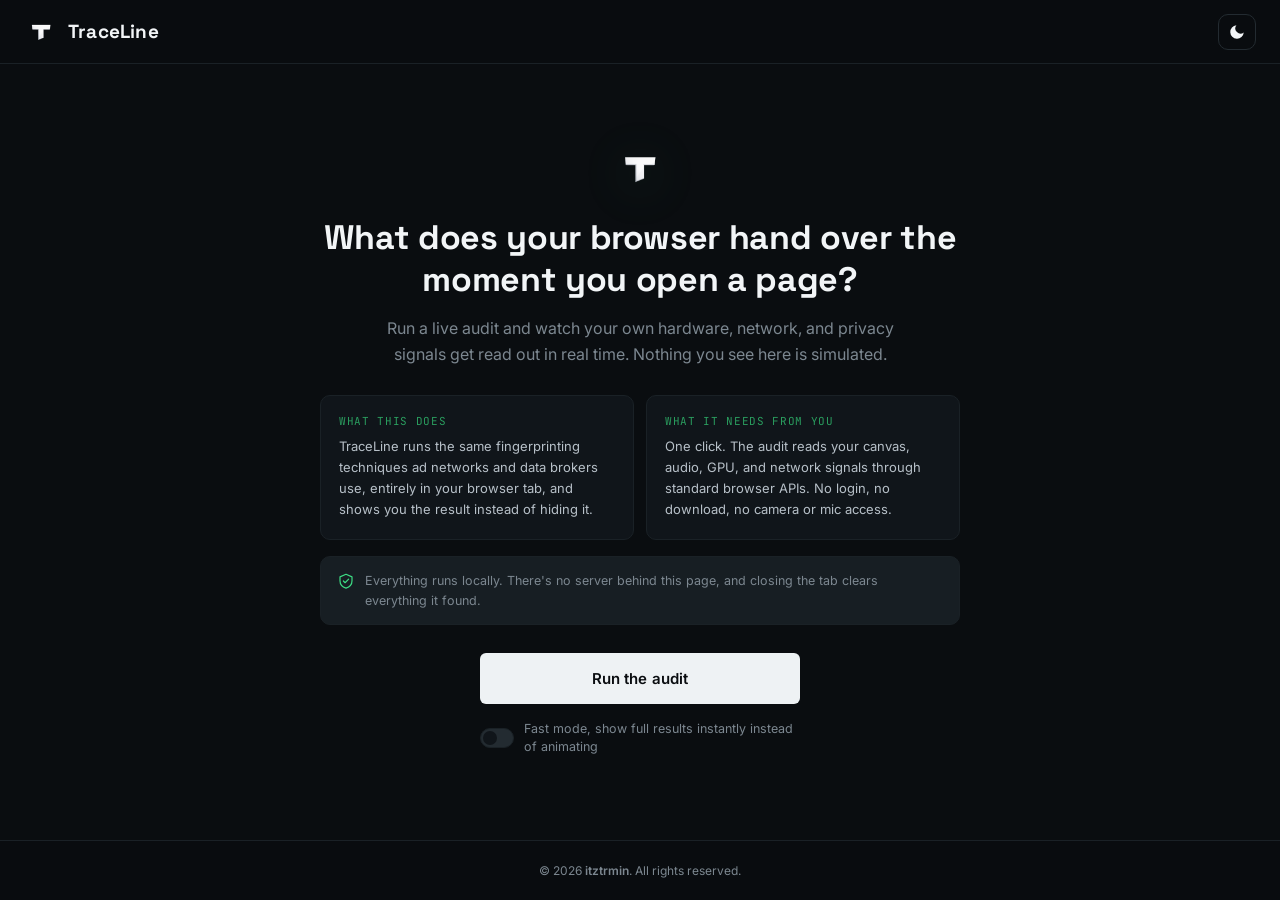
==== fast/index.html @ e0eb0ea7 "Last Sync: 2026-07-11 10:23 (Mobile)" ====
<!DOCTYPE html>
<html lang="en">
<head>
    <meta charset="UTF-8">
    <meta name="viewport" content="width=device-width, initial-scale=1.0, maximum-scale=1.0, user-scalable=no">
    <meta name="description" content="See exactly what a website can learn about your browser in one click. Real fingerprinting techniques, a live privacy score, and no data leaves your device.">
    <meta property="og:title" content="TraceLine, browser fingerprint audit">
    <meta property="og:description" content="See exactly what a website can learn about your browser in one click. Real fingerprinting techniques, a live privacy score, and no data leaves your device.">
    <meta property="og:image" content="assets/icons/favicon-512.png">
    <meta property="og:type" content="website">
    <meta name="theme-color" content="#0a0d10">
    <title>TraceLine, browser fingerprint audit</title>

    <link rel="icon" type="image/png" sizes="16x16" href="assets/icons/favicon-16.png">
    <link rel="icon" type="image/png" sizes="32x32" href="assets/icons/favicon-32.png">
    <link rel="icon" type="image/png" sizes="48x48" href="assets/icons/favicon-48.png">
    <link rel="apple-touch-icon" sizes="180x180" href="assets/icons/favicon-180.png">
    <link rel="icon" type="image/png" sizes="192x192" href="assets/icons/favicon-192.png">

    <link rel="preconnect" href="https://fonts.googleapis.com">
    <link rel="preconnect" href="https://fonts.gstatic.com" crossorigin>
    <link href="https://fonts.googleapis.com/css2?family=Space+Grotesk:wght@500;600;700&family=Inter:wght@400;500;600&family=JetBrains+Mono:wght@400;500;600&display=swap" rel="stylesheet">

    <link rel="stylesheet" href="css/base.css">
    <link rel="stylesheet" href="css/components.css">
    <link rel="stylesheet" href="css/terminal.css">
    <link rel="stylesheet" href="css/scorecards.css">
    <link rel="stylesheet" href="css/location.css">
</head>
<body>

<div id="ad-trap" class="ad-trap ad-banner ad-sponsor adsbox doubleclick ad-placeholder"></div>

<nav>
    <div class="brand">
        <img src="assets/icons/favicon-64.png" alt="" class="brand-mark" width="34" height="34">
        <span>TraceLine</span>
    </div>
    <button class="theme-toggle" id="theme-btn" aria-label="Toggle theme">
        <svg class="icon-moon" viewBox="0 0 24 24" xmlns="http://www.w3.org/2000/svg" aria-hidden="true">
            <path d="M21 12.79A9 9 0 1 1 11.21 3 7 7 0 0 0 21 12.79z"/>
        </svg>
        <svg class="icon-sun" viewBox="0 0 24 24" xmlns="http://www.w3.org/2000/svg" aria-hidden="true">
            <circle cx="12" cy="12" r="5"/>
            <line x1="12" y1="1" x2="12" y2="3"/><line x1="12" y1="21" x2="12" y2="23"/>
            <line x1="4.22" y1="4.22" x2="5.64" y2="5.64"/><line x1="18.36" y1="18.36" x2="19.78" y2="19.78"/>
            <line x1="1" y1="12" x2="3" y2="12"/><line x1="21" y1="12" x2="23" y2="12"/>
            <line x1="4.22" y1="19.78" x2="5.64" y2="18.36"/><line x1="18.36" y1="5.64" x2="19.78" y2="4.22"/>
        </svg>
    </button>
</nav>

<main>
    <div id="hero-container">
        <div class="hero-mark" aria-hidden="true">
            <img src="assets/icons/favicon-192.png" alt="" width="56" height="56">
        </div>

        <h1 class="title">What does your browser hand over the moment you open a page?</h1>
        <p class="subtitle">Run a live audit and watch your own hardware, network, and privacy signals get read out in real time. Nothing you see here is simulated.</p>

        <div class="info-row">
            <div class="info-card">
                <div class="info-card-label">What this does</div>
                <p>TraceLine runs the same fingerprinting techniques ad networks and data brokers use, entirely in your browser tab, and shows you the result instead of hiding it.</p>
            </div>
            <div class="info-card">
                <div class="info-card-label">What it needs from you</div>
                <p>One click. The audit reads your canvas, audio, GPU, and network signals through standard browser APIs. No login, no download, no camera or mic access.</p>
            </div>
        </div>

        <div class="privacy-note">
            <svg viewBox="0 0 24 24" fill="none" stroke="currentColor" stroke-width="1.6" stroke-linecap="round" stroke-linejoin="round" aria-hidden="true">
                <path d="M12 3 20 6.5v5.3c0 5-3.4 8.4-8 9.7-4.6-1.3-8-4.7-8-9.7V6.5Z"/>
                <path d="M8.5 12l2.3 2.3L15.5 9.5"/>
            </svg>
            <span>Everything runs locally. There's no server behind this page, and closing the tab clears everything it found.</span>
        </div>

        <button class="cta-btn" id="trap-button">Run the audit</button>

        <label class="fast-mode-toggle" for="fast-mode-checkbox">
            <input type="checkbox" id="fast-mode-checkbox">
            <span class="fast-mode-track" aria-hidden="true"><span class="fast-mode-thumb"></span></span>
            <span class="fast-mode-text">Fast mode, show full results instantly instead of animating</span>
        </label>
    </div>

    <div id="results-container">
        <div id="terminal-wrapper">
            <div id="terminal-titlebar">
                <span class="term-dot term-dot-red"></span>
                <span class="term-dot term-dot-yellow"></span>
                <span class="term-dot term-dot-green"></span>
                <span id="terminal-title-text">traceline / diagnostic shell</span>
            </div>
            <div id="terminal-output" role="log" aria-live="polite" aria-label="Security audit output"></div>
        </div>

        <div id="score-section" style="display:none"></div>

        <div id="location-section" style="display:none"></div>

        <div class="badge-row" id="badge-row">
            <button type="button" class="badge-btn" id="badge-miku" aria-label="Reload page">
                <img src="assets/badges/miku-approved.png" alt="This site is Miku approved" width="88" height="31" loading="lazy">
            </button>
            <button type="button" class="badge-btn" id="badge-css" aria-label="Reload page">
                <img src="assets/badges/css-awesome.png" alt="CSS is awesome" width="88" height="31" loading="lazy">
            </button>
        </div>

        <div class="bottom-actions">
            <button class="back-btn" id="back-btn">Back to start</button>
        </div>
    </div>
</main>

<footer>
    &copy; 2026 <a href="https://trmin.pages.dev" target="_blank" rel="noopener">itztrmin</a>. All rights reserved.
</footer>

<script src="js/core/theme.js"></script>
<script src="js/core/tl.js"></script>
<script src="js/engine/geo.js"></script>
<script src="js/engine/canvas.js"></script>
<script src="js/engine/audio.js"></script>
<script src="js/engine/gpu.js"></script>
<script src="js/engine/media.js"></script>
<script src="js/engine/system.js"></script>
<script src="js/engine/privacy.js"></script>
<script src="js/engine/collect.js"></script>
<script src="js/ui/terminal.js"></script>
<script src="js/ui/score.js"></script>
<script src="js/ui/scorecards.js"></script>
<script src="js/ui/location.js"></script>
<script src="js/ui/app.js"></script>
</body>
</html>
---- fast/css/base.css ----
:root {
    --bg-color: #0a0d10;
    --bg-raised: #10151a;
    --text-color: #b7c0c8;
    --text-dim: #7c8790;
    --heading-color: #f2f5f7;
    --nav-bg: rgba(10, 13, 16, 0.85);
    --border-color: #232b31;
    --border-soft: #1a2126;
    --box-bg: #10151a;
    --btn-bg: #eef2f4;
    --btn-text: #0a0d10;
    --btn-hover: #ffffff;
    --btn-disabled: #1c2328;
    --btn-disabled-text: #4c565e;
    --term-bg: #0c1013;
    --term-text: #d7dee2;
    --term-cursor: #6b7680;
    --highlight-bg: #171e23;
    --link-color: #7c8790;
    --link-hover: #f2f5f7;
    --accent: #3ddc84;
    --accent-dim: #2a9e5f;
    --accent-red: #e8604a;
    --accent-amber: #e8b347;
    --font-mono: 'JetBrains Mono', 'SFMono-Regular', Consolas, Menlo, monospace;
    --font-sans: 'Inter', -apple-system, BlinkMacSystemFont, 'Segoe UI', Roboto, Helvetica, Arial, sans-serif;
    --font-display: 'Space Grotesk', 'Inter', sans-serif;
    --nav-height: 64px;
    --radius-sm: 6px;
    --radius-md: 10px;
    --radius-lg: 16px;
    --transition-fast: 0.16s ease;
    --transition-med: 0.3s cubic-bezier(0.4, 0, 0.2, 1);
}

body.light-mode {
    --bg-color: #f6f5f1;
    --bg-raised: #ffffff;
    --text-color: #3a4147;
    --text-dim: #6b7580;
    --heading-color: #0e1216;
    --nav-bg: rgba(246, 245, 241, 0.85);
    --border-color: #e0ded6;
    --border-soft: #eae8e1;
    --box-bg: #ffffff;
    --btn-bg: #0e1216;
    --btn-text: #f6f5f1;
    --btn-hover: #262c31;
    --btn-disabled: #e0ded6;
    --btn-disabled-text: #9b9b93;
    --term-bg: #ffffff;
    --term-text: #262c31;
    --term-cursor: #0e1216;
    --highlight-bg: #f1efe9;
    --link-color: #6b7580;
    --link-hover: #0e1216;
    --accent-dim: #1e8a52;
}

*,
*::before,
*::after {
    box-sizing: border-box;
}

html {
    scroll-behavior: smooth;
}

@media (prefers-reduced-motion: reduce) {
    html { scroll-behavior: auto; }
    *, *::before, *::after {
        animation-duration: 0.01ms !important;
        animation-iteration-count: 1 !important;
        transition-duration: 0.01ms !important;
        scroll-behavior: auto !important;
    }
}

body {
    background-color: var(--bg-color);
    color: var(--text-color);
    font-family: var(--font-sans);
    margin: 0;
    padding: 0;
    display: flex;
    flex-direction: column;
    min-height: 100vh;
    max-width: 100vw;
    overflow-x: hidden;
    transition: background-color var(--transition-med), color var(--transition-med);
}

main {
    flex: 1;
    display: flex;
    flex-direction: column;
    align-items: center;
    width: 100%;
    margin-top: var(--nav-height);
    padding: 32px 20px;
}

footer {
    width: 100%;
    text-align: center;
    padding: 22px;
    font-size: 12px;
    color: var(--text-dim);
    border-top: 1px solid var(--border-soft);
    margin-top: auto;
    background-color: var(--nav-bg);
    backdrop-filter: blur(8px);
    -webkit-backdrop-filter: blur(8px);
}

footer a {
    color: var(--link-color);
    text-decoration: none;
    font-weight: 600;
    transition: color var(--transition-fast);
}

footer a:hover {
    color: var(--link-hover);
}

::selection {
    background: var(--accent);
    color: #0a0d10;
}

*:focus-visible {
    outline: 2px solid var(--accent);
    outline-offset: 2px;
}

@media (max-width: 600px) {
    main {
        padding: 24px 16px;
    }
}
---- fast/css/components.css ----
nav {
    width: 100%;
    height: var(--nav-height);
    background-color: var(--nav-bg);
    border-bottom: 1px solid var(--border-soft);
    display: flex;
    justify-content: space-between;
    align-items: center;
    padding: 0 24px;
    position: fixed;
    top: 0;
    left: 0;
    z-index: 1000;
    backdrop-filter: blur(10px);
    -webkit-backdrop-filter: blur(10px);
}

.brand {
    display: flex;
    align-items: center;
    gap: 10px;
    font-family: var(--font-display);
    font-size: clamp(16px, 4vw, 19px);
    font-weight: 700;
    color: var(--heading-color);
    letter-spacing: 0.2px;
    flex-shrink: 0;
}

.brand-mark {
    display: block;
    border-radius: 8px;
    flex-shrink: 0;
}

.theme-toggle {
    background: none;
    border: 1px solid var(--border-color);
    border-radius: var(--radius-md);
    cursor: pointer;
    padding: 7px 9px;
    display: flex;
    align-items: center;
    justify-content: center;
    color: var(--heading-color);
    width: 38px;
    height: 36px;
    flex-shrink: 0;
    transition: border-color var(--transition-fast), opacity var(--transition-fast);
    position: relative;
    overflow: hidden;
}

.theme-toggle:hover {
    opacity: 0.7;
    border-color: var(--link-hover);
}

.theme-toggle svg {
    width: 18px;
    height: 18px;
    position: absolute;
    top: 50%;
    left: 50%;
    transform: translate(-50%, -50%);
    transition: opacity var(--transition-fast), transform var(--transition-med);
    pointer-events: none;
}

.icon-moon {
    opacity: 1;
    fill: currentColor;
}

.icon-sun {
    opacity: 0;
    fill: none;
    stroke: currentColor;
    stroke-width: 2;
    stroke-linecap: round;
}

body.light-mode .icon-moon { opacity: 0; }
body.light-mode .icon-sun  { opacity: 1; }


#hero-container {
    display: flex;
    flex-direction: column;
    align-items: center;
    justify-content: center;
    text-align: center;
    max-width: 640px;
    width: 100%;
    margin: auto;
    padding: 12px 0 20px;
}

.hero-mark {
    margin-bottom: 20px;
    filter: drop-shadow(0 8px 24px rgba(61, 220, 132, 0.18));
}

.hero-mark img {
    display: block;
    border-radius: 14px;
}

.title {
    font-family: var(--font-display);
    font-size: clamp(24px, 5.4vw, 34px);
    color: var(--heading-color);
    margin: 0 0 14px;
    font-weight: 700;
    letter-spacing: -0.01em;
    line-height: 1.25;
}

.subtitle {
    font-size: clamp(14px, 3.6vw, 16px);
    color: var(--text-dim);
    line-height: 1.6;
    margin: 0 0 28px;
    max-width: 520px;
}

.info-row {
    display: grid;
    grid-template-columns: 1fr 1fr;
    gap: 12px;
    width: 100%;
    margin-bottom: 16px;
}

.info-card {
    text-align: left;
    background: var(--box-bg);
    border: 1px solid var(--border-soft);
    border-radius: var(--radius-md);
    padding: 18px 18px 20px;
}

.info-card-label {
    font-family: var(--font-mono);
    font-size: 11px;
    letter-spacing: 0.06em;
    text-transform: uppercase;
    color: var(--accent-dim);
    margin-bottom: 8px;
}

.info-card p {
    font-size: 13px;
    line-height: 1.6;
    color: var(--text-color);
    margin: 0;
}

.privacy-note {
    display: flex;
    align-items: flex-start;
    gap: 10px;
    text-align: left;
    font-size: 12.5px;
    line-height: 1.55;
    color: var(--text-dim);
    padding: 14px 16px;
    border-radius: var(--radius-md);
    background: var(--highlight-bg);
    border: 1px solid var(--border-soft);
    width: 100%;
    margin-bottom: 28px;
}

.privacy-note svg {
    width: 18px;
    height: 18px;
    flex-shrink: 0;
    margin-top: 1px;
    color: var(--accent);
}

.cta-btn {
    background-color: var(--btn-bg);
    color: var(--btn-text);
    border: none;
    border-radius: var(--radius-sm);
    padding: 16px 32px;
    font-size: clamp(14px, 4vw, 15px);
    font-weight: 600;
    font-family: var(--font-sans);
    cursor: pointer;
    letter-spacing: 0.01em;
    transition: background-color var(--transition-fast), transform var(--transition-fast);
    width: 100%;
    max-width: 320px;
    display: block;
}

.cta-btn:hover:not(:disabled) {
    background-color: var(--btn-hover);
    transform: translateY(-2px);
}

.cta-btn:disabled {
    background-color: var(--btn-disabled);
    color: var(--btn-disabled-text);
    cursor: not-allowed;
    transform: none;
}

.fast-mode-toggle {
    display: flex;
    align-items: center;
    gap: 10px;
    margin-top: 16px;
    cursor: pointer;
    user-select: none;
    max-width: 320px;
}

.fast-mode-toggle input {
    position: absolute;
    opacity: 0;
    width: 0;
    height: 0;
}

.fast-mode-track {
    flex-shrink: 0;
    width: 34px;
    height: 20px;
    border-radius: 999px;
    background: var(--border-color);
    border: 1px solid var(--border-soft);
    position: relative;
    transition: background-color var(--transition-fast);
}

.fast-mode-thumb {
    position: absolute;
    top: 2px;
    left: 2px;
    width: 14px;
    height: 14px;
    border-radius: 50%;
    background: var(--bg-raised);
    transition: transform var(--transition-fast);
}

.fast-mode-toggle input:checked ~ .fast-mode-track {
    background: var(--accent);
}

.fast-mode-toggle input:checked ~ .fast-mode-track .fast-mode-thumb {
    transform: translateX(14px);
}

.fast-mode-toggle input:focus-visible ~ .fast-mode-track {
    outline: 2px solid var(--accent);
    outline-offset: 2px;
}

.fast-mode-text {
    font-size: 12.5px;
    line-height: 1.4;
    color: var(--text-dim);
    text-align: left;
}

#results-container {
    display: none;
    width: 100%;
    max-width: 900px;
    margin: 0 auto;
}

.badge-row {
    display: flex;
    justify-content: center;
    align-items: center;
    gap: 10px;
    margin-top: 32px;
    flex-wrap: wrap;
}

.badge-btn {
    background: none;
    border: none;
    padding: 0;
    line-height: 0;
    cursor: pointer;
    border-radius: 2px;
    transition: transform var(--transition-fast), opacity var(--transition-fast);
    opacity: 0.85;
}

.badge-btn:hover {
    transform: translateY(-2px);
    opacity: 1;
}

.badge-btn img {
    display: block;
    width: 88px;
    height: 31px;
    image-rendering: pixelated;
}

.bottom-actions {
    display: flex;
    flex-direction: column;
    align-items: center;
    margin-top: 20px;
    padding-top: 28px;
    border-top: 1px solid var(--border-soft);
}

.back-btn {
    background-color: transparent;
    color: var(--heading-color);
    border: 1px solid var(--border-color);
    border-radius: var(--radius-sm);
    padding: 13px 36px;
    font-size: clamp(13px, 4vw, 14px);
    font-weight: 600;
    font-family: var(--font-sans);
    cursor: pointer;
    transition: background-color var(--transition-fast), color var(--transition-fast), border-color var(--transition-fast);
    width: 100%;
    max-width: 280px;
}

.back-btn:hover {
    background-color: var(--heading-color);
    color: var(--bg-color);
    border-color: var(--heading-color);
}

.ad-trap {
    width: 1px;
    height: 1px;
    position: absolute;
    left: -9999px;
    top: -9999px;
    overflow: hidden;
    pointer-events: none;
}

@media (max-width: 620px) {
    nav {
        padding: 0 16px;
    }

    .info-row {
        grid-template-columns: 1fr;
    }
}
---- fast/css/terminal.css ----
#terminal-wrapper {
    position: relative;
    width: 100%;
    margin-bottom: 40px;
    border-radius: var(--radius-lg);
    overflow: hidden;
    box-shadow: 0 0 0 1px var(--border-color), 0 16px 48px rgba(0,0,0,0.4);
}

#terminal-titlebar {
    background-color: #1e1e1e;
    padding: 0 14px;
    display: flex;
    align-items: center;
    gap: 8px;
    border-bottom: 1px solid #2a2a2a;
    height: 38px;
    min-height: 38px;
    max-height: 38px;
    overflow: hidden;
}

body.light-mode #terminal-titlebar {
    background-color: #d0d0d0;
    border-bottom-color: #b8b8b8;
}

.term-dot {
    width: 12px;
    height: 12px;
    border-radius: 50%;
    flex-shrink: 0;
}

.term-dot-red    { background: #ff5f57; }
.term-dot-yellow { background: #febc2e; }
.term-dot-green  { background: #28c840; }

#terminal-title-text {
    font-size: 11px;
    color: #666;
    letter-spacing: 0.5px;
    font-family: var(--font-mono);
    white-space: nowrap;
    overflow: hidden;
    text-overflow: ellipsis;
    flex: 1 1 0;
    min-width: 0;
}

body.light-mode #terminal-title-text {
    color: #888;
}

.copy-log-btn {
    margin-left: auto;
    flex-shrink: 0;
    background: transparent;
    color: var(--link-color);
    border: 1px solid var(--border-color);
    border-radius: var(--radius-sm);
    padding: 3px 10px;
    font-size: 10px;
    font-family: inherit;
    letter-spacing: 1px;
    cursor: pointer;
    text-transform: uppercase;
    white-space: nowrap;
    transition: color var(--transition-fast), border-color var(--transition-fast);
}

.copy-log-btn:hover {
    color: var(--link-hover);
    border-color: var(--link-hover);
}

#terminal-output {
    background-color: var(--term-bg);
    padding: 16px 18px 22px;
    white-space: pre-wrap;
    overflow-wrap: break-word;
    font-size: clamp(10px, 2.2vw, 13px);
    font-family: var(--font-mono);
    line-height: 1.7;
    color: var(--term-text);
    min-height: 260px;
    height: 60vh;
    max-height: 600px;
    overflow-y: auto;
    overflow-x: auto;
    width: 100%;
    box-sizing: border-box;
    scrollbar-width: thin;
    scrollbar-color: var(--border-color) transparent;
    transition: background-color var(--transition-med), color var(--transition-med);
}

#terminal-output .tl-banner {
    display: block;
    white-space: pre;
    overflow-x: auto;
    max-width: 100%;
}

#terminal-output::-webkit-scrollbar       { width: 6px; }
#terminal-output::-webkit-scrollbar-track { background: transparent; }
#terminal-output::-webkit-scrollbar-thumb { background-color: var(--border-color); border-radius: 3px; }

#terminal-output::after {
    content: '\2588';
    animation: blink 1s step-start infinite;
    color: var(--term-cursor);
    margin-left: 2px;
}

.typing-complete::after { display: none; }

@keyframes blink { 50% { opacity: 0; } }

@media (max-width: 480px) {
    #terminal-output {
        font-size: 10px;
        padding: 12px 12px 18px;
        height: 55vh;
        max-height: 480px;
        line-height: 1.6;
    }

    #terminal-title-text {
        font-size: 10px;
        letter-spacing: 0;
    }

    .copy-log-btn {
        font-size: 9px;
        padding: 2px 8px;
    }
}
---- fast/css/scorecards.css ----
#score-section {
    width: 100%;
    margin-bottom: 8px;
}

.score-heading {
    margin-bottom: 20px;
}

.score-heading-eyebrow {
    font-family: var(--font-mono);
    font-size: 11px;
    letter-spacing: 0.1em;
    text-transform: uppercase;
    color: var(--accent-dim);
    margin-bottom: 6px;
}

.score-heading-title {
    font-family: var(--font-display);
    font-size: clamp(20px, 5vw, 26px);
    font-weight: 700;
    color: var(--heading-color);
    margin: 0;
    letter-spacing: -0.01em;
}

.score-desc {
    font-size: 13px;
    line-height: 1.6;
    color: var(--text-dim);
    max-width: 68ch;
    margin: 10px 0 20px;
}


.overall-card {
    display: flex;
    align-items: center;
    gap: 28px;
    background: var(--box-bg);
    border: 1px solid var(--border-soft);
    border-radius: var(--radius-lg);
    padding: 28px;
    margin-bottom: 20px;
}

.overall-ring-wrap {
    position: relative;
    flex-shrink: 0;
    width: 148px;
    height: 148px;
}

.overall-ring-center {
    position: absolute;
    inset: 0;
    display: flex;
    flex-direction: column;
    align-items: center;
    justify-content: center;
}

.overall-number {
    font-family: var(--font-display);
    font-size: 38px;
    font-weight: 700;
    line-height: 1;
}

.overall-denom {
    font-family: var(--font-mono);
    font-size: 12px;
    color: var(--text-dim);
    margin-top: 2px;
}

.overall-info {
    min-width: 0;
}

.overall-eyebrow {
    font-family: var(--font-mono);
    font-size: 11px;
    letter-spacing: 0.08em;
    text-transform: uppercase;
    color: var(--text-dim);
    margin-bottom: 6px;
}

.overall-grade {
    font-family: var(--font-display);
    font-size: clamp(26px, 6vw, 34px);
    font-weight: 700;
    line-height: 1.1;
    margin-bottom: 6px;
    min-height: 1.1em;
}

.overall-verdict {
    font-size: 13.5px;
    line-height: 1.55;
    color: var(--text-color);
    margin: 0;
    max-width: 40ch;
    min-height: 1.55em;
}


.ring {
    display: block;
    flex-shrink: 0;
}

.ring-track {
    fill: none;
    stroke: var(--border-color);
}

.ring-fill {
    fill: none;
    stroke-linecap: round;
    transition: stroke-dashoffset 0.9s cubic-bezier(0.4, 0, 0.2, 1);
}


.cat-grid {
    display: grid;
    grid-template-columns: repeat(2, 1fr);
    gap: 14px;
}

.cat-card {
    background: var(--box-bg);
    border: 1px solid var(--border-soft);
    border-radius: var(--radius-lg);
    padding: 20px;
    opacity: 0;
    transform: translateY(8px);
    animation: cat-card-in 0.45s cubic-bezier(0.4, 0, 0.2, 1) forwards;
}

.cat-card.is-pending .cat-score {
    color: var(--text-dim);
}

@keyframes cat-card-in {
    to {
        opacity: 1;
        transform: translateY(0);
    }
}

@media (prefers-reduced-motion: reduce) {
    .cat-card {
        animation: none;
        opacity: 1;
        transform: none;
    }
}

.cat-card-top {
    display: flex;
    align-items: flex-start;
    justify-content: space-between;
    margin-bottom: 14px;
}

.cat-icon {
    width: 34px;
    height: 34px;
    display: flex;
    align-items: center;
    justify-content: center;
    color: var(--heading-color);
}

.cat-icon svg {
    width: 22px;
    height: 22px;
}

.cat-label {
    font-family: var(--font-display);
    font-size: 15px;
    font-weight: 700;
    color: var(--heading-color);
    margin-bottom: 2px;
}

.cat-score-row {
    display: flex;
    align-items: baseline;
    justify-content: space-between;
    margin-bottom: 14px;
}

.cat-score {
    font-family: var(--font-mono);
    font-size: 12px;
    font-weight: 600;
}

.cat-points {
    font-family: var(--font-mono);
    font-size: 11px;
    font-weight: 500;
    color: var(--text-dim);
    background: var(--border-soft);
    padding: 2px 7px;
    border-radius: 999px;
}

.cat-checks {
    list-style: none;
    margin: 0;
    padding: 12px 0 0;
    border-top: 1px solid var(--border-soft);
    display: flex;
    flex-direction: column;
    gap: 8px;
}

.cat-check {
    display: flex;
    align-items: flex-start;
    gap: 8px;
    font-size: 12.5px;
    line-height: 1.45;
    color: var(--text-color);
}

.cat-check-dot {
    width: 7px;
    height: 7px;
    border-radius: 50%;
    margin-top: 5px;
    flex-shrink: 0;
}

.cat-check-label {
    flex: 1;
    min-width: 0;
}

.cat-check-pts {
    font-family: var(--font-mono);
    font-size: 11px;
    font-weight: 600;
    flex-shrink: 0;
}

.cat-check.is-good .cat-check-dot { background: var(--accent); }
.cat-check.is-good .cat-check-pts { color: var(--accent); }
.cat-check.is-bad  .cat-check-dot { background: var(--accent-red); }
.cat-check.is-bad  .cat-check-label { color: var(--text-dim); }
.cat-check.is-bad  .cat-check-pts { color: var(--text-dim); }

@media (max-width: 640px) {
    .overall-card {
        flex-direction: column;
        text-align: center;
        gap: 18px;
    }

    .overall-info {
        display: flex;
        flex-direction: column;
        align-items: center;
    }

    .cat-grid {
        grid-template-columns: 1fr;
    }
}
---- fast/css/location.css ----
#location-section {
    width: 100%;
    margin-top: 28px;
    margin-bottom: 8px;
}

.geo-card {
    background: var(--box-bg);
    border: 1px solid var(--border-soft);
    border-radius: var(--radius-lg);
    padding: 28px;
}

.geo-note {
    display: flex;
    gap: 10px;
    font-size: 12.5px;
    line-height: 1.55;
    color: var(--text-color);
    background: var(--bg-raised);
    border: 1px solid var(--border-soft);
    border-left: 2px solid var(--text-dim);
    border-radius: var(--radius-sm);
    padding: 12px 14px;
    margin: 0 0 20px;
}

.geo-body {
    display: grid;
    grid-template-columns: 1.4fr 1fr;
    gap: 18px;
}

.geo-map-wrap {
    border-radius: var(--radius-sm);
    overflow: hidden;
    border: 1px solid var(--border-soft);
    position: relative;
    isolation: isolate;
}

.geo-map {
    width: 100%;
    height: 280px;
    background: var(--bg-raised);
}

.geo-map-empty {
    display: flex;
    align-items: center;
    justify-content: center;
    text-align: center;
    padding: 20px;
    font-size: 13px;
    color: var(--text-dim);
}

.geo-map-loading {
    position: relative;
    display: flex;
    align-items: center;
    justify-content: center;
    overflow: hidden;
}

.geo-map-pulse {
    position: absolute;
    inset: 0;
    background: linear-gradient(90deg, var(--bg-raised) 25%, var(--border-soft) 50%, var(--bg-raised) 75%);
    background-size: 200% 100%;
    animation: geo-shimmer 1.6s ease-in-out infinite;
}

.geo-map-loading-text {
    position: relative;
    z-index: 1;
    font-family: var(--font-mono);
    font-size: 12px;
    color: var(--text-dim);
    background: var(--box-bg);
    padding: 6px 12px;
    border-radius: 999px;
    border: 1px solid var(--border-soft);
}

@keyframes geo-shimmer {
    0%   { background-position: 200% 0; }
    100% { background-position: -200% 0; }
}

.geo-stats {
    display: flex;
    flex-direction: column;
    gap: 10px;
}

.geo-stat-pair {
    display: grid;
    grid-template-columns: 1fr 1fr;
    gap: 10px;
}

.geo-stat {
    display: flex;
    flex-direction: column;
    gap: 4px;
    padding: 12px 14px;
    background: var(--bg-raised);
    border: 1px solid var(--border-soft);
    border-radius: var(--radius-sm);
}

.geo-stat-label {
    font-family: var(--font-mono);
    font-size: 10.5px;
    letter-spacing: 0.06em;
    text-transform: uppercase;
    color: var(--text-dim);
}

.geo-stat-value {
    font-family: var(--font-mono);
    font-size: 13.5px;
    font-weight: 600;
    color: var(--heading-color);
    word-break: break-word;
    line-height: 1.35;
}

.geo-skel {
    display: block;
    height: 13px;
    width: 70%;
    border-radius: 4px;
    background: linear-gradient(90deg, var(--border-soft) 25%, var(--border-color) 50%, var(--border-soft) 75%);
    background-size: 200% 100%;
    animation: geo-shimmer 1.6s ease-in-out infinite;
}

.geo-stat.is-loading .geo-stat-label {
    opacity: 0.6;
}

@media (prefers-reduced-motion: reduce) {
    .geo-map-pulse,
    .geo-skel {
        animation: none;
    }
}

@media (max-width: 640px) {
    .geo-card {
        padding: 20px;
    }

    .geo-body {
        grid-template-columns: 1fr;
    }

    .geo-stat-pair {
        grid-template-columns: 1fr 1fr;
    }

    .geo-map {
        height: 220px;
    }
}
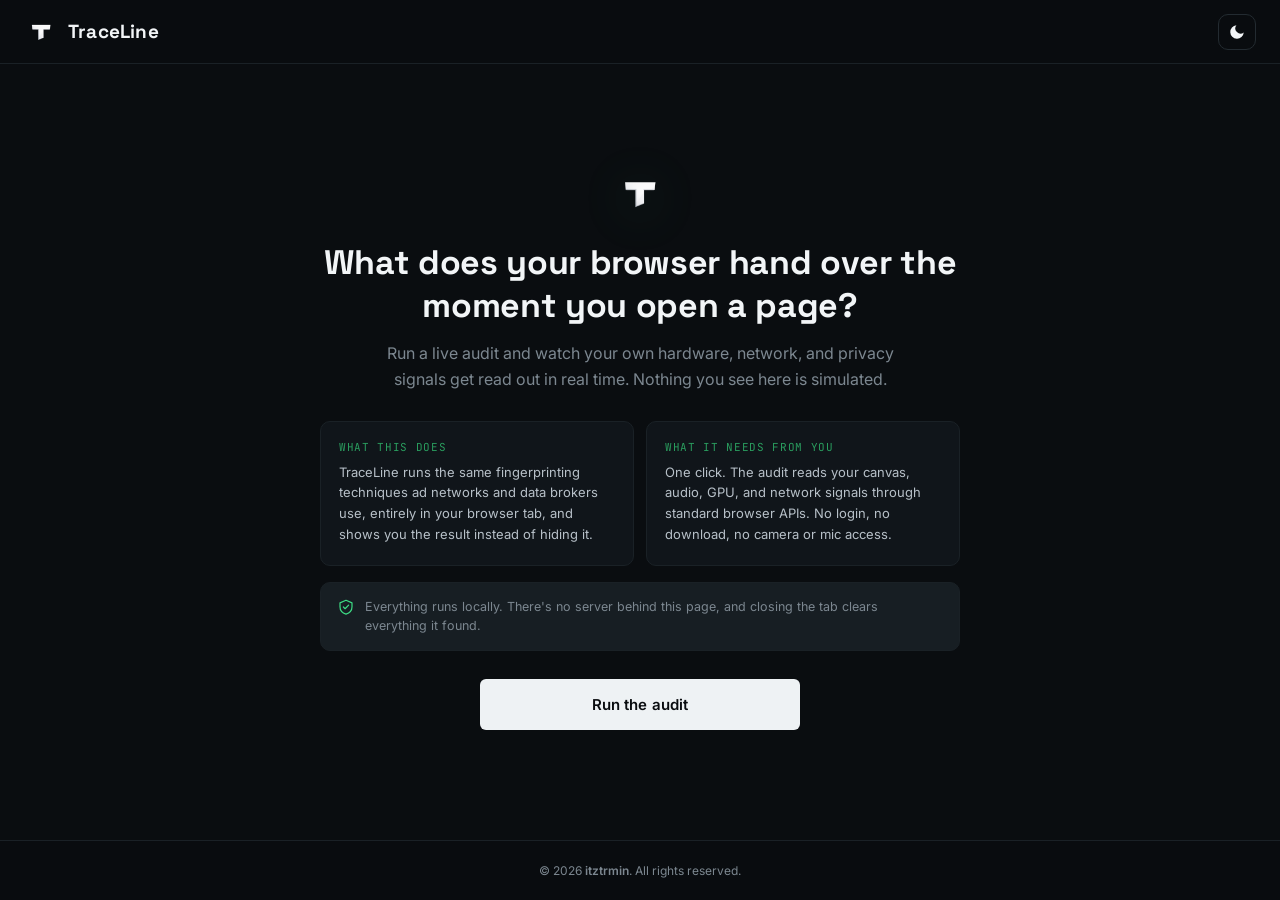
==== commit 31135ad3: "Last Sync: 2026-07-11 10:55 (Mobile)" ====
--- a/fast/index.html
+++ b/fast/index.html
@@ -4,11 +4,26 @@
     <meta charset="UTF-8">
     <meta name="viewport" content="width=device-width, initial-scale=1.0, maximum-scale=1.0, user-scalable=no">
     <meta name="description" content="See exactly what a website can learn about your browser in one click. Real fingerprinting techniques, a live privacy score, and no data leaves your device.">
+
+    <meta property="og:type" content="website">
+    <meta property="og:url" content="https://traceline.pages.dev/">
+    <meta property="og:site_name" content="TraceLine">
     <meta property="og:title" content="TraceLine, browser fingerprint audit">
     <meta property="og:description" content="See exactly what a website can learn about your browser in one click. Real fingerprinting techniques, a live privacy score, and no data leaves your device.">
-    <meta property="og:image" content="assets/icons/favicon-512.png">
-    <meta property="og:type" content="website">
+    <meta property="og:image" content="https://traceline.pages.dev/assets/icons/og-image.png">
+    <meta property="og:image:width" content="1200">
+    <meta property="og:image:height" content="630">
+    <meta property="og:image:alt" content="TraceLine, browser fingerprint audit">
+    <meta property="og:locale" content="en_US">
+
+    <meta name="twitter:card" content="summary_large_image">
+    <meta name="twitter:title" content="TraceLine, browser fingerprint audit">
+    <meta name="twitter:description" content="See exactly what a website can learn about your browser in one click. Real fingerprinting techniques, a live privacy score, and no data leaves your device.">
+    <meta name="twitter:image" content="https://traceline.pages.dev/assets/icons/og-image.png">
+    <meta name="twitter:image:alt" content="TraceLine, browser fingerprint audit">
+
     <meta name="theme-color" content="#0a0d10">
+    <link rel="canonical" href="https://traceline.pages.dev/">
     <title>TraceLine, browser fingerprint audit</title>
 
     <link rel="icon" type="image/png" sizes="16x16" href="assets/icons/favicon-16.png">
@@ -16,6 +31,8 @@
     <link rel="icon" type="image/png" sizes="48x48" href="assets/icons/favicon-48.png">
     <link rel="apple-touch-icon" sizes="180x180" href="assets/icons/favicon-180.png">
     <link rel="icon" type="image/png" sizes="192x192" href="assets/icons/favicon-192.png">
+    <link rel="icon" type="image/png" sizes="512x512" href="https://traceline.pages.dev/assets/icons/favicon-512.png">
+    <link rel="shortcut icon" href="https://traceline.pages.dev/assets/icons/favicon-512.png">
 
     <link rel="preconnect" href="https://fonts.googleapis.com">
     <link rel="preconnect" href="https://fonts.gstatic.com" crossorigin>
@@ -23,7 +40,6 @@
 
     <link rel="stylesheet" href="css/base.css">
     <link rel="stylesheet" href="css/components.css">
-    <link rel="stylesheet" href="css/terminal.css">
     <link rel="stylesheet" href="css/scorecards.css">
     <link rel="stylesheet" href="css/location.css">
 </head>
@@ -79,25 +95,9 @@
         </div>
 
         <button class="cta-btn" id="trap-button">Run the audit</button>
-
-        <label class="fast-mode-toggle" for="fast-mode-checkbox">
-            <input type="checkbox" id="fast-mode-checkbox">
-            <span class="fast-mode-track" aria-hidden="true"><span class="fast-mode-thumb"></span></span>
-            <span class="fast-mode-text">Fast mode, show full results instantly instead of animating</span>
-        </label>
     </div>
 
     <div id="results-container">
-        <div id="terminal-wrapper">
-            <div id="terminal-titlebar">
-                <span class="term-dot term-dot-red"></span>
-                <span class="term-dot term-dot-yellow"></span>
-                <span class="term-dot term-dot-green"></span>
-                <span id="terminal-title-text">traceline / diagnostic shell</span>
-            </div>
-            <div id="terminal-output" role="log" aria-live="polite" aria-label="Security audit output"></div>
-        </div>
-
         <div id="score-section" style="display:none"></div>
 
         <div id="location-section" style="display:none"></div>
@@ -131,7 +131,6 @@
 <script src="js/engine/system.js"></script>
 <script src="js/engine/privacy.js"></script>
 <script src="js/engine/collect.js"></script>
-<script src="js/ui/terminal.js"></script>
 <script src="js/ui/score.js"></script>
 <script src="js/ui/scorecards.js"></script>
 <script src="js/ui/location.js"></script>
--- a/fast/css/components.css
+++ b/fast/css/components.css
@@ -209,65 +209,6 @@
     transform: none;
 }
 
-.fast-mode-toggle {
-    display: flex;
-    align-items: center;
-    gap: 10px;
-    margin-top: 16px;
-    cursor: pointer;
-    user-select: none;
-    max-width: 320px;
-}
-
-.fast-mode-toggle input {
-    position: absolute;
-    opacity: 0;
-    width: 0;
-    height: 0;
-}
-
-.fast-mode-track {
-    flex-shrink: 0;
-    width: 34px;
-    height: 20px;
-    border-radius: 999px;
-    background: var(--border-color);
-    border: 1px solid var(--border-soft);
-    position: relative;
-    transition: background-color var(--transition-fast);
-}
-
-.fast-mode-thumb {
-    position: absolute;
-    top: 2px;
-    left: 2px;
-    width: 14px;
-    height: 14px;
-    border-radius: 50%;
-    background: var(--bg-raised);
-    transition: transform var(--transition-fast);
-}
-
-.fast-mode-toggle input:checked ~ .fast-mode-track {
-    background: var(--accent);
-}
-
-.fast-mode-toggle input:checked ~ .fast-mode-track .fast-mode-thumb {
-    transform: translateX(14px);
-}
-
-.fast-mode-toggle input:focus-visible ~ .fast-mode-track {
-    outline: 2px solid var(--accent);
-    outline-offset: 2px;
-}
-
-.fast-mode-text {
-    font-size: 12.5px;
-    line-height: 1.4;
-    color: var(--text-dim);
-    text-align: left;
-}
-
 #results-container {
     display: none;
     width: 100%;
--- a/fast/css/scorecards.css
+++ b/fast/css/scorecards.css
@@ -140,10 +140,6 @@
     animation: cat-card-in 0.45s cubic-bezier(0.4, 0, 0.2, 1) forwards;
 }
 
-.cat-card.is-pending .cat-score {
-    color: var(--text-dim);
-}
-
 @keyframes cat-card-in {
     to {
         opacity: 1;
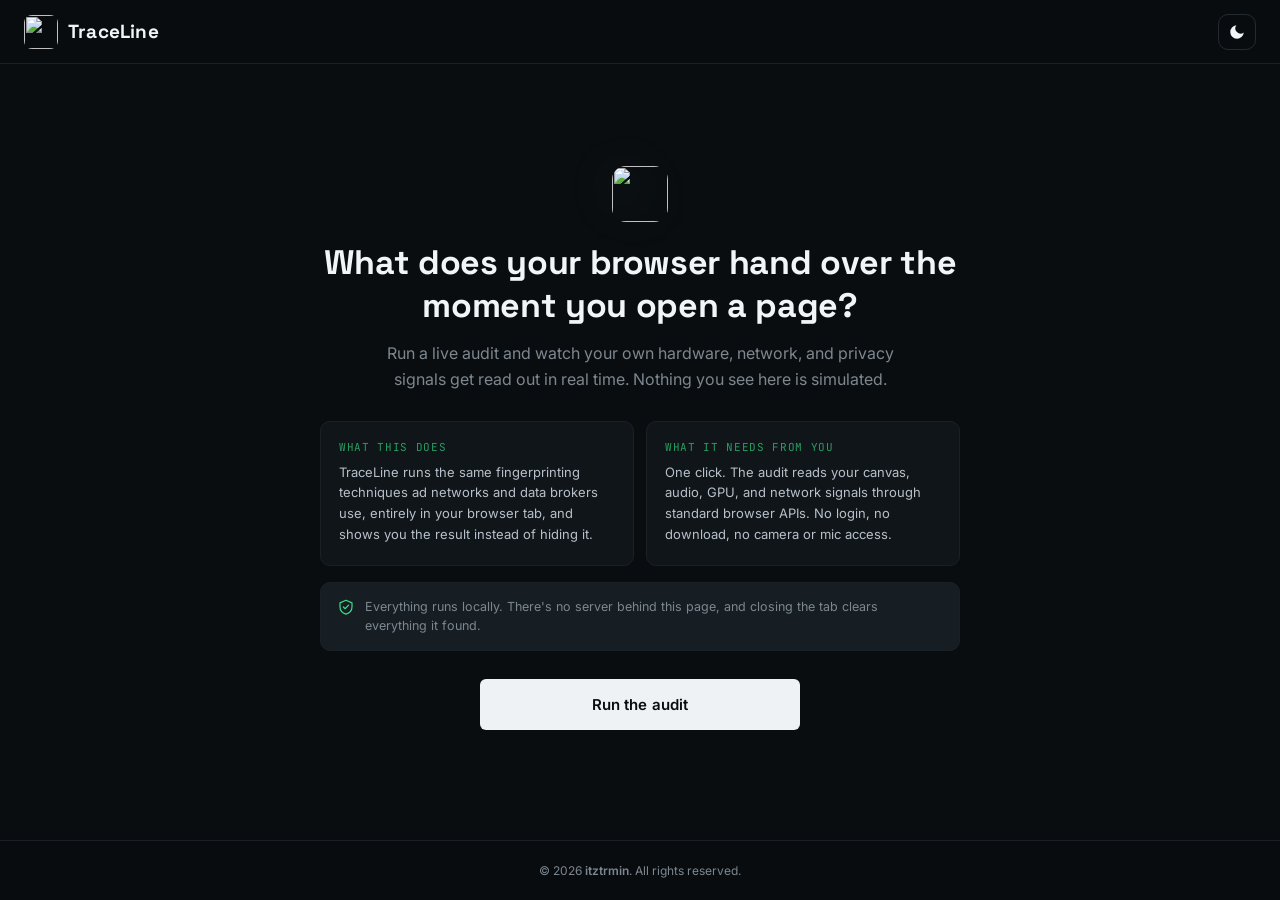
==== commit 0b012735: "Last Sync: 2026-07-11 11:11 (Mobile)" ====
--- a/fast/index.html
+++ b/fast/index.html
@@ -4,35 +4,15 @@
     <meta charset="UTF-8">
     <meta name="viewport" content="width=device-width, initial-scale=1.0, maximum-scale=1.0, user-scalable=no">
     <meta name="description" content="See exactly what a website can learn about your browser in one click. Real fingerprinting techniques, a live privacy score, and no data leaves your device.">
-
-    <meta property="og:type" content="website">
-    <meta property="og:url" content="https://traceline.pages.dev/">
-    <meta property="og:site_name" content="TraceLine">
     <meta property="og:title" content="TraceLine, browser fingerprint audit">
     <meta property="og:description" content="See exactly what a website can learn about your browser in one click. Real fingerprinting techniques, a live privacy score, and no data leaves your device.">
-    <meta property="og:image" content="https://traceline.pages.dev/assets/icons/og-image.png">
-    <meta property="og:image:width" content="1200">
-    <meta property="og:image:height" content="630">
-    <meta property="og:image:alt" content="TraceLine, browser fingerprint audit">
-    <meta property="og:locale" content="en_US">
-
-    <meta name="twitter:card" content="summary_large_image">
-    <meta name="twitter:title" content="TraceLine, browser fingerprint audit">
-    <meta name="twitter:description" content="See exactly what a website can learn about your browser in one click. Real fingerprinting techniques, a live privacy score, and no data leaves your device.">
-    <meta name="twitter:image" content="https://traceline.pages.dev/assets/icons/og-image.png">
-    <meta name="twitter:image:alt" content="TraceLine, browser fingerprint audit">
-
+    <meta property="og:image" content="https://traceline.pages.dev/fast/assets/icons/favicon-512.png">
+    <meta property="og:type" content="website">
     <meta name="theme-color" content="#0a0d10">
-    <link rel="canonical" href="https://traceline.pages.dev/">
     <title>TraceLine, browser fingerprint audit</title>
 
-    <link rel="icon" type="image/png" sizes="16x16" href="assets/icons/favicon-16.png">
-    <link rel="icon" type="image/png" sizes="32x32" href="assets/icons/favicon-32.png">
-    <link rel="icon" type="image/png" sizes="48x48" href="assets/icons/favicon-48.png">
-    <link rel="apple-touch-icon" sizes="180x180" href="assets/icons/favicon-180.png">
-    <link rel="icon" type="image/png" sizes="192x192" href="assets/icons/favicon-192.png">
-    <link rel="icon" type="image/png" sizes="512x512" href="https://traceline.pages.dev/assets/icons/favicon-512.png">
-    <link rel="shortcut icon" href="https://traceline.pages.dev/assets/icons/favicon-512.png">
+    <link rel="icon" type="image/png" sizes="512x512" href="https://traceline.pages.dev/fast/assets/icons/favicon-512.png">
+    <link rel="apple-touch-icon" href="https://traceline.pages.dev/fast/assets/icons/favicon-512.png">
 
     <link rel="preconnect" href="https://fonts.googleapis.com">
     <link rel="preconnect" href="https://fonts.gstatic.com" crossorigin>
@@ -40,6 +20,7 @@
 
     <link rel="stylesheet" href="css/base.css">
     <link rel="stylesheet" href="css/components.css">
+    <link rel="stylesheet" href="css/terminal.css">
     <link rel="stylesheet" href="css/scorecards.css">
     <link rel="stylesheet" href="css/location.css">
 </head>
@@ -49,7 +30,7 @@
 
 <nav>
     <div class="brand">
-        <img src="assets/icons/favicon-64.png" alt="" class="brand-mark" width="34" height="34">
+        <img src="https://traceline.pages.dev/fast/assets/icons/favicon-512.png" alt="" class="brand-mark" width="34" height="34">
         <span>TraceLine</span>
     </div>
     <button class="theme-toggle" id="theme-btn" aria-label="Toggle theme">
@@ -69,7 +50,7 @@
 <main>
     <div id="hero-container">
         <div class="hero-mark" aria-hidden="true">
-            <img src="assets/icons/favicon-192.png" alt="" width="56" height="56">
+            <img src="https://traceline.pages.dev/fast/assets/icons/favicon-512.png" alt="" width="56" height="56">
         </div>
 
         <h1 class="title">What does your browser hand over the moment you open a page?</h1>
@@ -98,6 +79,16 @@
     </div>
 
     <div id="results-container">
+        <div id="terminal-wrapper">
+            <div id="terminal-titlebar">
+                <span class="term-dot term-dot-red"></span>
+                <span class="term-dot term-dot-yellow"></span>
+                <span class="term-dot term-dot-green"></span>
+                <span id="terminal-title-text">traceline / diagnostic shell</span>
+            </div>
+            <div id="terminal-output" role="log" aria-live="polite" aria-label="Security audit output"></div>
+        </div>
+
         <div id="score-section" style="display:none"></div>
 
         <div id="location-section" style="display:none"></div>
@@ -131,6 +122,7 @@
 <script src="js/engine/system.js"></script>
 <script src="js/engine/privacy.js"></script>
 <script src="js/engine/collect.js"></script>
+<script src="js/ui/terminal.js"></script>
 <script src="js/ui/score.js"></script>
 <script src="js/ui/scorecards.js"></script>
 <script src="js/ui/location.js"></script>
--- a/fast/css/terminal.css
+++ b/fast/css/terminal.css
@@ -0,0 +1,138 @@
+#terminal-wrapper {
+    position: relative;
+    width: 100%;
+    margin-bottom: 40px;
+    border-radius: var(--radius-lg);
+    overflow: hidden;
+    box-shadow: 0 0 0 1px var(--border-color), 0 16px 48px rgba(0,0,0,0.4);
+}
+
+#terminal-titlebar {
+    background-color: #1e1e1e;
+    padding: 0 14px;
+    display: flex;
+    align-items: center;
+    gap: 8px;
+    border-bottom: 1px solid #2a2a2a;
+    height: 38px;
+    min-height: 38px;
+    max-height: 38px;
+    overflow: hidden;
+}
+
+body.light-mode #terminal-titlebar {
+    background-color: #d0d0d0;
+    border-bottom-color: #b8b8b8;
+}
+
+.term-dot {
+    width: 12px;
+    height: 12px;
+    border-radius: 50%;
+    flex-shrink: 0;
+}
+
+.term-dot-red    { background: #ff5f57; }
+.term-dot-yellow { background: #febc2e; }
+.term-dot-green  { background: #28c840; }
+
+#terminal-title-text {
+    font-size: 11px;
+    color: #666;
+    letter-spacing: 0.5px;
+    font-family: var(--font-mono);
+    white-space: nowrap;
+    overflow: hidden;
+    text-overflow: ellipsis;
+    flex: 1 1 0;
+    min-width: 0;
+}
+
+body.light-mode #terminal-title-text {
+    color: #888;
+}
+
+.copy-log-btn {
+    margin-left: auto;
+    flex-shrink: 0;
+    background: transparent;
+    color: var(--link-color);
+    border: 1px solid var(--border-color);
+    border-radius: var(--radius-sm);
+    padding: 3px 10px;
+    font-size: 10px;
+    font-family: inherit;
+    letter-spacing: 1px;
+    cursor: pointer;
+    text-transform: uppercase;
+    white-space: nowrap;
+    transition: color var(--transition-fast), border-color var(--transition-fast);
+}
+
+.copy-log-btn:hover {
+    color: var(--link-hover);
+    border-color: var(--link-hover);
+}
+
+#terminal-output {
+    background-color: var(--term-bg);
+    padding: 16px 18px 22px;
+    white-space: pre-wrap;
+    overflow-wrap: break-word;
+    font-size: clamp(10px, 2.2vw, 13px);
+    font-family: var(--font-mono);
+    line-height: 1.7;
+    color: var(--term-text);
+    min-height: 260px;
+    height: 60vh;
+    max-height: 600px;
+    overflow-y: auto;
+    overflow-x: auto;
+    width: 100%;
+    box-sizing: border-box;
+    scrollbar-width: thin;
+    scrollbar-color: var(--border-color) transparent;
+    transition: background-color var(--transition-med), color var(--transition-med);
+}
+
+#terminal-output .tl-banner {
+    display: block;
+    white-space: pre;
+    overflow-x: auto;
+    max-width: 100%;
+}
+
+#terminal-output::-webkit-scrollbar       { width: 6px; }
+#terminal-output::-webkit-scrollbar-track { background: transparent; }
+#terminal-output::-webkit-scrollbar-thumb { background-color: var(--border-color); border-radius: 3px; }
+
+#terminal-output::after {
+    content: '\2588';
+    animation: blink 1s step-start infinite;
+    color: var(--term-cursor);
+    margin-left: 2px;
+}
+
+.typing-complete::after { display: none; }
+
+@keyframes blink { 50% { opacity: 0; } }
+
+@media (max-width: 480px) {
+    #terminal-output {
+        font-size: 10px;
+        padding: 12px 12px 18px;
+        height: 55vh;
+        max-height: 480px;
+        line-height: 1.6;
+    }
+
+    #terminal-title-text {
+        font-size: 10px;
+        letter-spacing: 0;
+    }
+
+    .copy-log-btn {
+        font-size: 9px;
+        padding: 2px 8px;
+    }
+}
--- a/fast/css/scorecards.css
+++ b/fast/css/scorecards.css
@@ -140,6 +140,10 @@
     animation: cat-card-in 0.45s cubic-bezier(0.4, 0, 0.2, 1) forwards;
 }
 
+.cat-card.is-pending .cat-score {
+    color: var(--text-dim);
+}
+
 @keyframes cat-card-in {
     to {
         opacity: 1;
